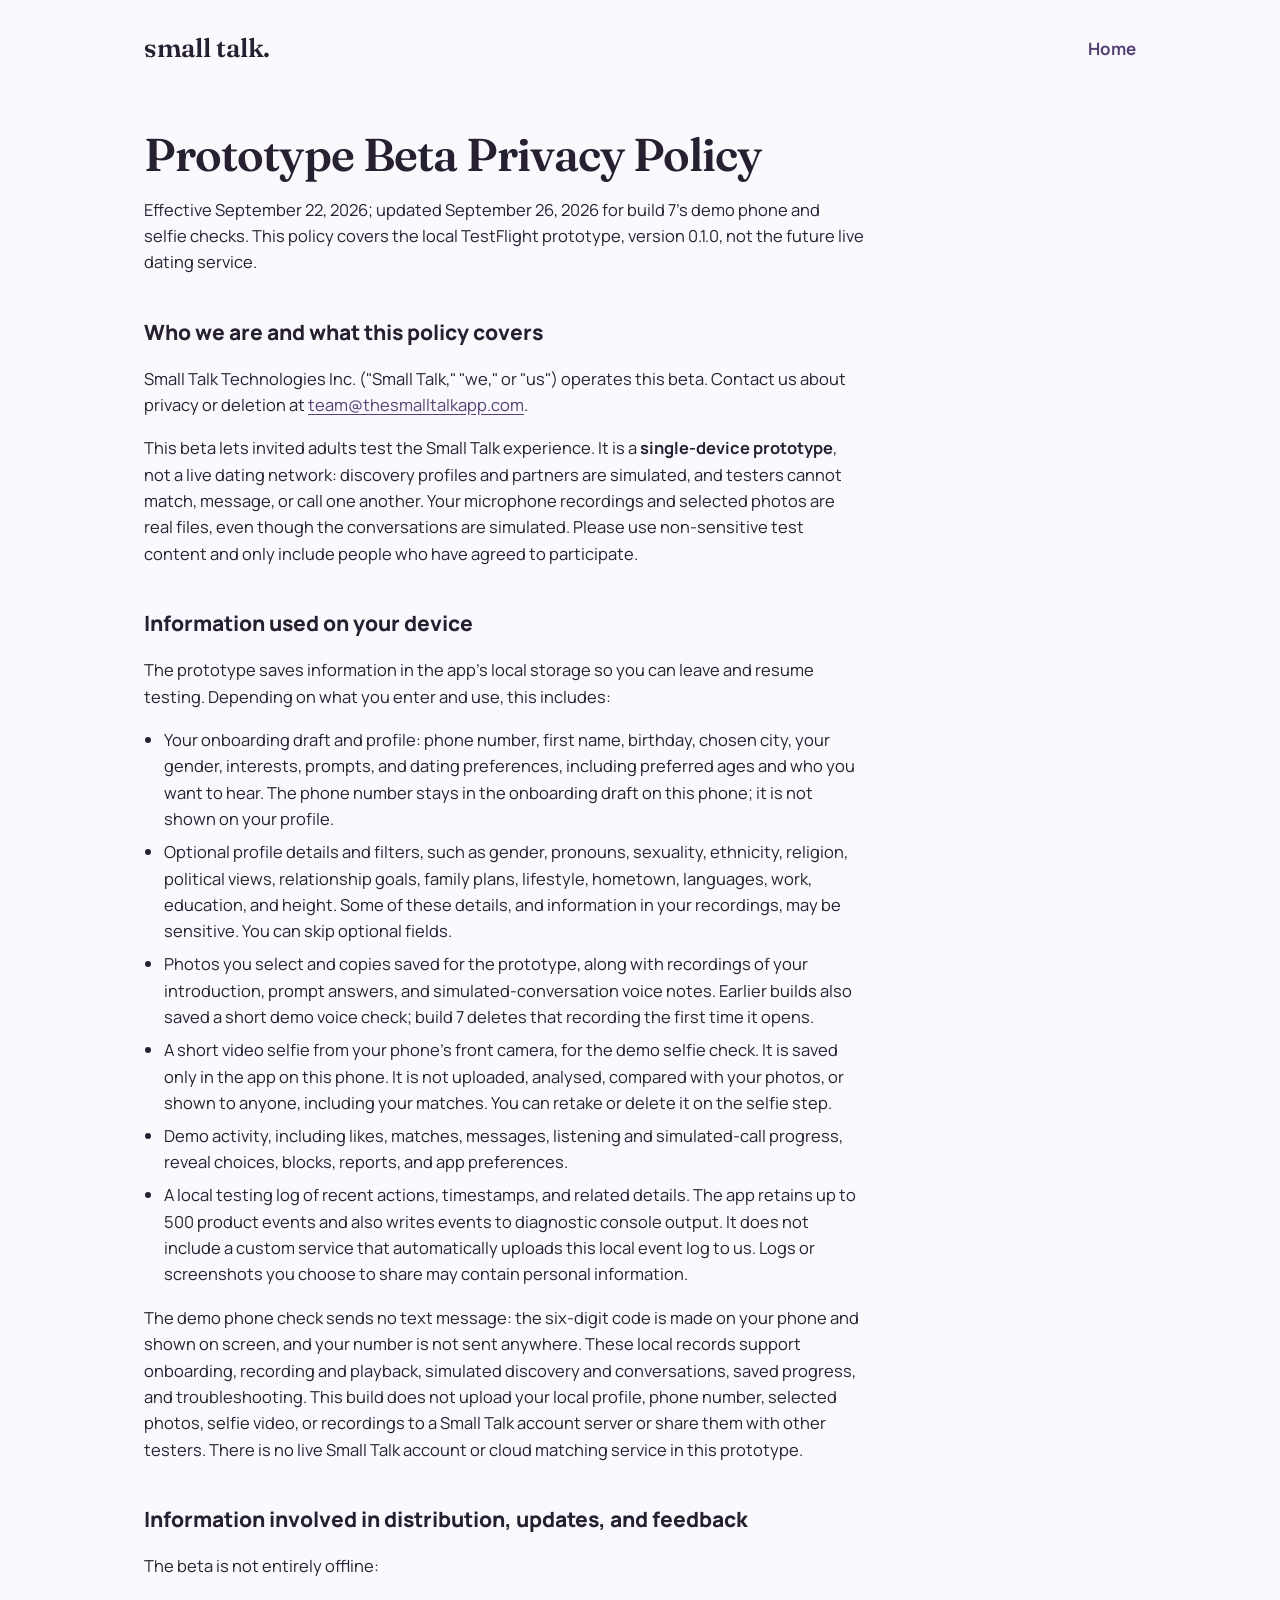
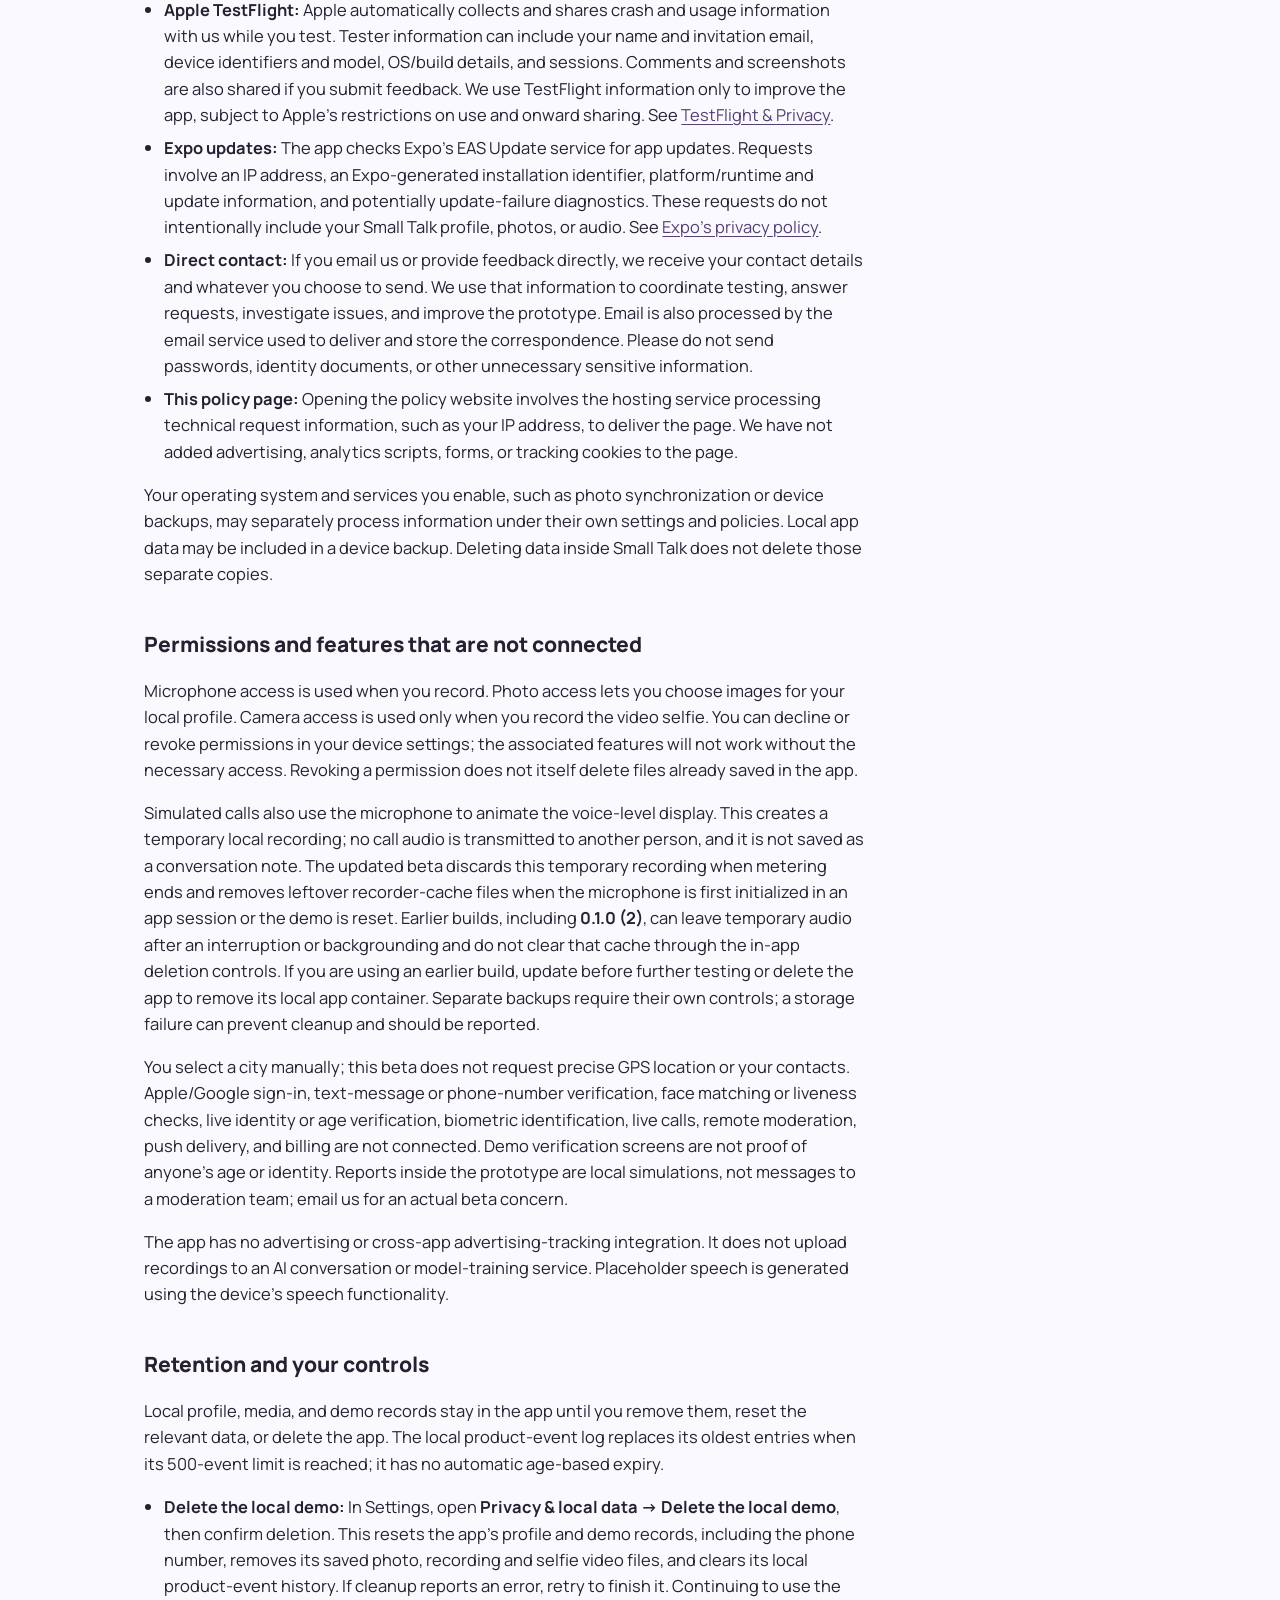
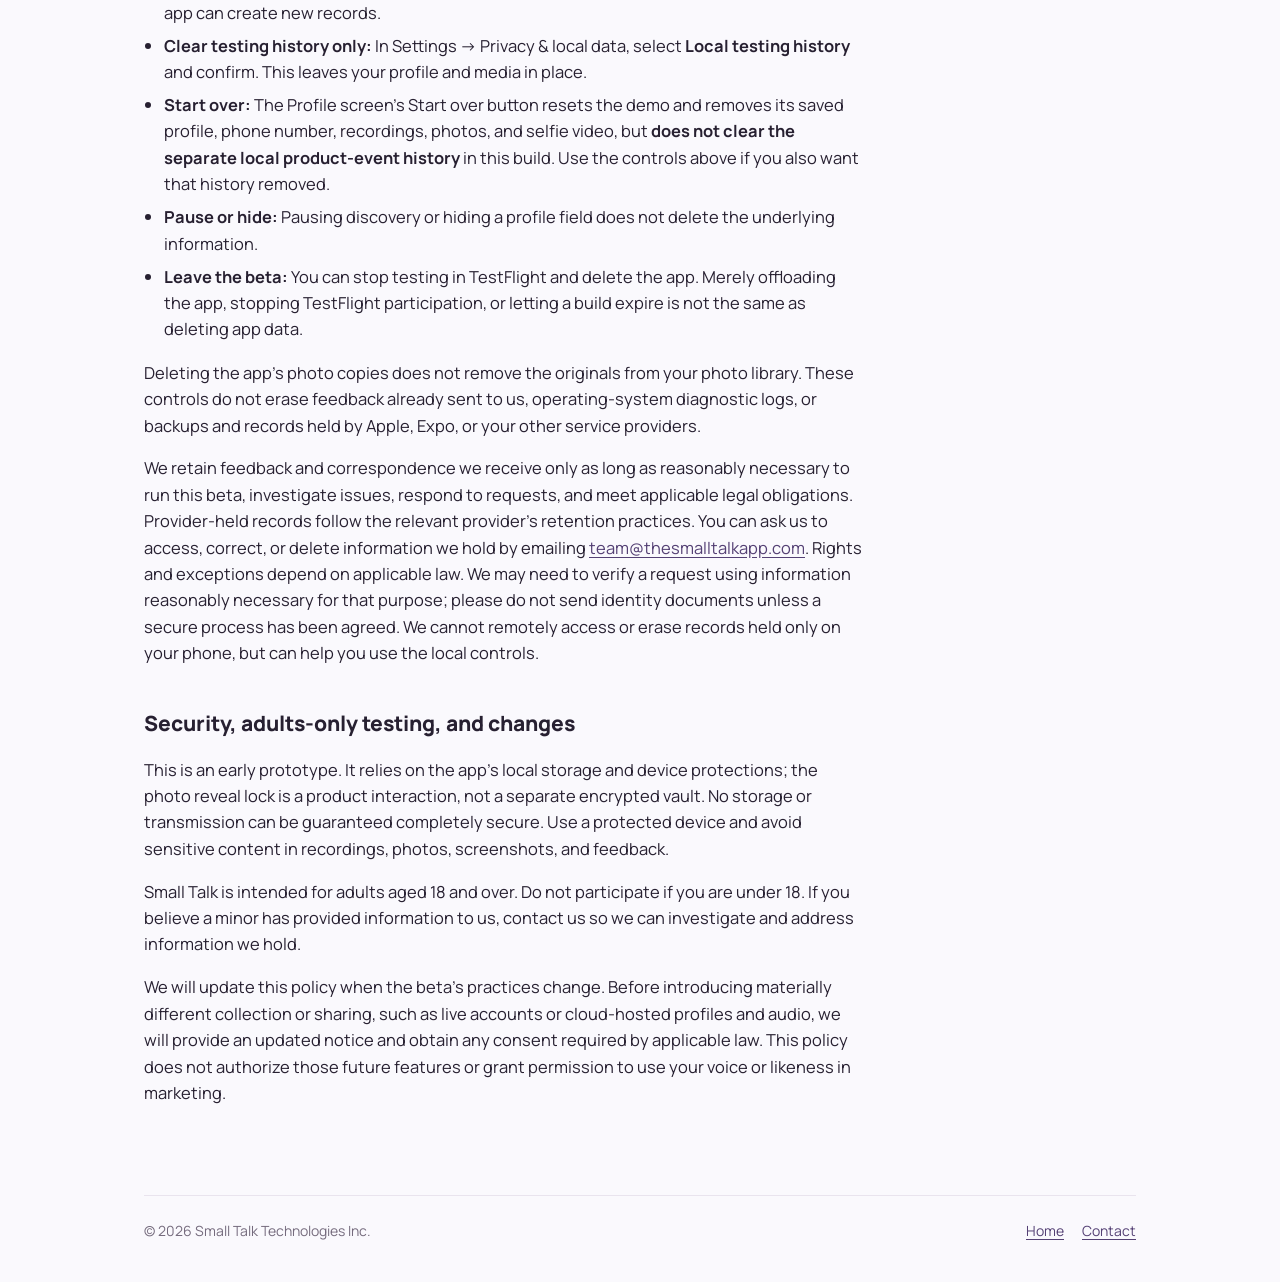
==== privacy.html @ e3248222 "Coming-soon site and beta privacy policy" ====
<!doctype html>
<html lang="en">
<head>
<meta charset="utf-8">
<meta name="viewport" content="width=device-width, initial-scale=1, viewport-fit=cover">
<title>Privacy · Small Talk</title>
<meta name="description" content="Privacy policy for the Small Talk prototype beta, from Small Talk Technologies Inc.">
<link rel="icon" href="favicon.svg" type="image/svg+xml">
<link rel="preconnect" href="https://fonts.googleapis.com">
<link rel="preconnect" href="https://fonts.gstatic.com" crossorigin>
<link rel="stylesheet" href="https://fonts.googleapis.com/css2?family=Fraunces:opsz,wght@9..144,600&family=Manrope:wght@400;600;700;800&display=swap">
<link rel="stylesheet" href="site.css">
</head>
<body>
<div class="wrap">
  <header class="site">
    <a class="wordmark" href="/">small talk.</a>
    <a class="back" href="/">Home</a>
  </header>
  <main class="doc">
    <h1>Prototype Beta Privacy Policy</h1>
<p>Effective September 22, 2026; updated September 26, 2026 for build 7's demo phone and selfie checks. This policy covers the local TestFlight prototype, version 0.1.0, not the future live dating service.</p>
<h2>Who we are and what this policy covers</h2>
<p>Small Talk Technologies Inc. ("Small Talk," "we," or "us") operates this beta. Contact us about privacy or deletion at <a href="mailto:team@thesmalltalkapp.com">team@thesmalltalkapp.com</a>.</p>
<p>This beta lets invited adults test the Small Talk experience. It is a <b>single-device prototype</b>, not a live dating network: discovery profiles and partners are simulated, and testers cannot match, message, or call one another. Your microphone recordings and selected photos are real files, even though the conversations are simulated. Please use non-sensitive test content and only include people who have agreed to participate.</p>
<h2>Information used on your device</h2>
<p>The prototype saves information in the app's local storage so you can leave and resume testing. Depending on what you enter and use, this includes:</p>
<ul><li>Your onboarding draft and profile: phone number, first name, birthday, chosen city, your gender, interests, prompts, and dating preferences, including preferred ages and who you want to hear. The phone number stays in the onboarding draft on this phone; it is not shown on your profile.</li><li>Optional profile details and filters, such as gender, pronouns, sexuality, ethnicity, religion, political views, relationship goals, family plans, lifestyle, hometown, languages, work, education, and height. Some of these details, and information in your recordings, may be sensitive. You can skip optional fields.</li><li>Photos you select and copies saved for the prototype, along with recordings of your introduction, prompt answers, and simulated-conversation voice notes. Earlier builds also saved a short demo voice check; build 7 deletes that recording the first time it opens.</li><li>A short video selfie from your phone's front camera, for the demo selfie check. It is saved only in the app on this phone. It is not uploaded, analysed, compared with your photos, or shown to anyone, including your matches. You can retake or delete it on the selfie step.</li><li>Demo activity, including likes, matches, messages, listening and simulated-call progress, reveal choices, blocks, reports, and app preferences.</li><li>A local testing log of recent actions, timestamps, and related details. The app retains up to 500 product events and also writes events to diagnostic console output. It does not include a custom service that automatically uploads this local event log to us. Logs or screenshots you choose to share may contain personal information.</li></ul>
<p>The demo phone check sends no text message: the six-digit code is made on your phone and shown on screen, and your number is not sent anywhere. These local records support onboarding, recording and playback, simulated discovery and conversations, saved progress, and troubleshooting. This build does not upload your local profile, phone number, selected photos, selfie video, or recordings to a Small Talk account server or share them with other testers. There is no live Small Talk account or cloud matching service in this prototype.</p>
<h2>Information involved in distribution, updates, and feedback</h2>
<p>The beta is not entirely offline:</p>
<ul><li><b>Apple TestFlight:</b> Apple automatically collects and shares crash and usage information with us while you test. Tester information can include your name and invitation email, device identifiers and model, OS/build details, and sessions. Comments and screenshots are also shared if you submit feedback. We use TestFlight information only to improve the app, subject to Apple's restrictions on use and onward sharing. See <a href="https://www.apple.com/legal/privacy/data/en/test-flight/">TestFlight &amp; Privacy</a>.</li><li><b>Expo updates:</b> The app checks Expo's EAS Update service for app updates. Requests involve an IP address, an Expo-generated installation identifier, platform/runtime and update information, and potentially update-failure diagnostics. These requests do not intentionally include your Small Talk profile, photos, or audio. See <a href="https://expo.dev/privacy">Expo's privacy policy</a>.</li><li><b>Direct contact:</b> If you email us or provide feedback directly, we receive your contact details and whatever you choose to send. We use that information to coordinate testing, answer requests, investigate issues, and improve the prototype. Email is also processed by the email service used to deliver and store the correspondence. Please do not send passwords, identity documents, or other unnecessary sensitive information.</li><li><b>This policy page:</b> Opening the policy website involves the hosting service processing technical request information, such as your IP address, to deliver the page. We have not added advertising, analytics scripts, forms, or tracking cookies to the page.</li></ul>
<p>Your operating system and services you enable, such as photo synchronization or device backups, may separately process information under their own settings and policies. Local app data may be included in a device backup. Deleting data inside Small Talk does not delete those separate copies.</p>
<h2>Permissions and features that are not connected</h2>
<p>Microphone access is used when you record. Photo access lets you choose images for your local profile. Camera access is used only when you record the video selfie. You can decline or revoke permissions in your device settings; the associated features will not work without the necessary access. Revoking a permission does not itself delete files already saved in the app.</p>
<p>Simulated calls also use the microphone to animate the voice-level display. This creates a temporary local recording; no call audio is transmitted to another person, and it is not saved as a conversation note. The updated beta discards this temporary recording when metering ends and removes leftover recorder-cache files when the microphone is first initialized in an app session or the demo is reset. Earlier builds, including <b>0.1.0 (2)</b>, can leave temporary audio after an interruption or backgrounding and do not clear that cache through the in-app deletion controls. If you are using an earlier build, update before further testing or delete the app to remove its local app container. Separate backups require their own controls; a storage failure can prevent cleanup and should be reported.</p>
<p>You select a city manually; this beta does not request precise GPS location or your contacts. Apple/Google sign-in, text-message or phone-number verification, face matching or liveness checks, live identity or age verification, biometric identification, live calls, remote moderation, push delivery, and billing are not connected. Demo verification screens are not proof of anyone's age or identity. Reports inside the prototype are local simulations, not messages to a moderation team; email us for an actual beta concern.</p>
<p>The app has no advertising or cross-app advertising-tracking integration. It does not upload recordings to an AI conversation or model-training service. Placeholder speech is generated using the device's speech functionality.</p>
<h2>Retention and your controls</h2>
<p>Local profile, media, and demo records stay in the app until you remove them, reset the relevant data, or delete the app. The local product-event log replaces its oldest entries when its 500-event limit is reached; it has no automatic age-based expiry.</p>
<ul><li><b>Delete the local demo:</b> In Settings, open <b>Privacy &amp; local data → Delete the local demo</b>, then confirm deletion. This resets the app's profile and demo records, including the phone number, removes its saved photo, recording and selfie video files, and clears its local product-event history. If cleanup reports an error, retry to finish it. Continuing to use the app can create new records.</li><li><b>Clear testing history only:</b> In Settings → Privacy &amp; local data, select <b>Local testing history</b> and confirm. This leaves your profile and media in place.</li><li><b>Start over:</b> The Profile screen's Start over button resets the demo and removes its saved profile, phone number, recordings, photos, and selfie video, but <b>does not clear the separate local product-event history</b> in this build. Use the controls above if you also want that history removed.</li><li><b>Pause or hide:</b> Pausing discovery or hiding a profile field does not delete the underlying information.</li><li><b>Leave the beta:</b> You can stop testing in TestFlight and delete the app. Merely offloading the app, stopping TestFlight participation, or letting a build expire is not the same as deleting app data.</li></ul>
<p>Deleting the app's photo copies does not remove the originals from your photo library. These controls do not erase feedback already sent to us, operating-system diagnostic logs, or backups and records held by Apple, Expo, or your other service providers.</p>
<p>We retain feedback and correspondence we receive only as long as reasonably necessary to run this beta, investigate issues, respond to requests, and meet applicable legal obligations. Provider-held records follow the relevant provider's retention practices. You can ask us to access, correct, or delete information we hold by emailing <a href="mailto:team@thesmalltalkapp.com">team@thesmalltalkapp.com</a>. Rights and exceptions depend on applicable law. We may need to verify a request using information reasonably necessary for that purpose; please do not send identity documents unless a secure process has been agreed. We cannot remotely access or erase records held only on your phone, but can help you use the local controls.</p>
<h2>Security, adults-only testing, and changes</h2>
<p>This is an early prototype. It relies on the app's local storage and device protections; the photo reveal lock is a product interaction, not a separate encrypted vault. No storage or transmission can be guaranteed completely secure. Use a protected device and avoid sensitive content in recordings, photos, screenshots, and feedback.</p>
<p>Small Talk is intended for adults aged 18 and over. Do not participate if you are under 18. If you believe a minor has provided information to us, contact us so we can investigate and address information we hold.</p>
<p>We will update this policy when the beta's practices change. Before introducing materially different collection or sharing, such as live accounts or cloud-hosted profiles and audio, we will provide an updated notice and obtain any consent required by applicable law. This policy does not authorize those future features or grant permission to use your voice or likeness in marketing.</p>
  </main>
  <footer class="site">
    <span>© 2026 Small Talk Technologies Inc.</span>
    <nav aria-label="Footer"><a href="/">Home</a><a href="mailto:team@thesmalltalkapp.com">Contact</a></nav>
  </footer>
</div>
</body>
</html>
---- site.css ----
:root{
  color-scheme:light;
  --bg:#FAF9FD; --surface:#FFFFFF; --text:#272031; --muted:#756B7D; --border:#E9E4EE;
  --voice:#FFBD69; --on-voice:#2B1F18; --voice-ink:#A85117; --voice-surface:#FFF0DB;
  --own-surface:#EDE5FF; --own-ink:#544074; --liked-ink:#B53660;
  --display:"Fraunces", Georgia, "Times New Roman", serif;
  --body:"Manrope", ui-sans-serif, system-ui, -apple-system, "Segoe UI", sans-serif;
}
@media (prefers-color-scheme: dark){
  :root{
    color-scheme:dark;
    --bg:#1D1924; --surface:#2C2535; --text:#FCF8FF; --muted:#C4BACD; --border:#403749;
    --voice-ink:#FFBD69; --voice-surface:#3B2C26; --own-surface:#44335B; --own-ink:#E6D8FF; --liked-ink:#FFA4C3;
  }
}
*{box-sizing:border-box}
html{-webkit-text-size-adjust:100%}
body{margin:0;background:var(--bg);color:var(--text);font-family:var(--body);font-size:17px;line-height:1.6;-webkit-font-smoothing:antialiased}
a{color:var(--own-ink);text-underline-offset:3px}
a:focus-visible{outline:2px solid var(--own-ink);outline-offset:3px;border-radius:6px}
.wrap{max-width:1040px;margin:0 auto;padding-inline:24px}
header.site{display:flex;align-items:center;justify-content:space-between;gap:16px;padding-block:28px}
.wordmark{font-family:var(--display);font-weight:600;font-size:26px;letter-spacing:-.01em;color:var(--text);text-decoration:none}
.pill{font-size:13px;font-weight:700;padding:6px 12px;border-radius:999px;background:var(--own-surface);color:var(--own-ink);white-space:nowrap}

/* Home */
.hero{display:grid;gap:28px;padding-block:48px 72px}
@media (min-width:880px){ .hero{grid-template-columns:minmax(0,1.15fr) minmax(0,.85fr);align-items:center;gap:56px;padding-block:72px 96px} }
.hero h1{font-family:var(--display);font-weight:600;font-size:clamp(40px,6.4vw,72px);line-height:1.02;letter-spacing:-.025em;margin:0;text-wrap:balance}
.hero p.lede{font-size:clamp(18px,2.1vw,21px);max-width:34ch;margin:0;color:var(--text)}
.soon{display:flex;flex-wrap:wrap;align-items:center;gap:10px 16px;font-size:15px;color:var(--muted)}
.soon b{color:var(--voice-ink);font-weight:800}
.note{background:var(--voice-surface);border-radius:28px;padding:28px 26px;display:grid;gap:18px}
.note-top{display:flex;justify-content:space-between;align-items:baseline;font-weight:700;font-size:15px}
.note-top span{color:var(--muted);font-weight:600;font-variant-numeric:tabular-nums}
.bars{display:flex;align-items:center;gap:4px;height:84px}
.bars i{flex:1;min-width:3px;border-radius:3px;background:var(--voice-ink);opacity:.9}
.note-foot{display:flex;align-items:center;gap:12px;font-weight:700;font-size:15px}
.play{display:inline-grid;place-items:center;width:44px;height:44px;border-radius:999px;background:var(--voice);color:var(--on-voice)}
.lock{font-size:14px;color:var(--muted);font-weight:600}
@media (prefers-reduced-motion:no-preference){
  .bars i{animation:breathe 2.4s ease-in-out infinite;transform-origin:center}
  .bars i:nth-child(3n){animation-delay:-.6s}.bars i:nth-child(3n+1){animation-delay:-1.3s}
  @keyframes breathe{0%,100%{transform:scaleY(1)}50%{transform:scaleY(.72)}}
}
.steps{display:grid;gap:14px;padding-block:8px 72px}
@media (min-width:760px){ .steps{grid-template-columns:repeat(3,minmax(0,1fr))} }
.step{background:var(--surface);border:1px solid var(--border);border-radius:22px;padding:22px}
.step h2{font-size:19px;font-weight:800;margin:6px 0 6px}
.step p{margin:0;color:var(--muted);font-size:16px}
.step .n{font-weight:800;color:var(--voice-ink);font-size:14px;font-variant-numeric:tabular-nums}
.contact{border-top:1px solid var(--border);padding-block:40px 24px;display:grid;gap:8px}
.contact h2{font-size:22px;font-weight:800;margin:0}
.contact p{margin:0;color:var(--muted)}
.contact a{font-weight:700}
footer.site{border-top:1px solid var(--border);padding-block:24px 40px;display:flex;flex-wrap:wrap;gap:8px 20px;justify-content:space-between;color:var(--muted);font-size:14px}
footer.site nav{display:flex;gap:18px}

/* Privacy */
.doc{max-width:72ch;padding-block:24px 72px}
.doc h1{font-family:var(--display);font-weight:600;font-size:clamp(32px,5vw,46px);line-height:1.1;letter-spacing:-.02em;margin:8px 0 12px;text-wrap:balance}
.doc h2{font-size:21px;font-weight:800;margin:40px 0 10px;text-wrap:balance}
.doc p,.doc li{font-size:16.5px}
.doc ul{padding-left:1.2em}
.doc li+li{margin-top:.4em}
.doc .meta{color:var(--muted)}
.back{font-weight:700;text-decoration:none}
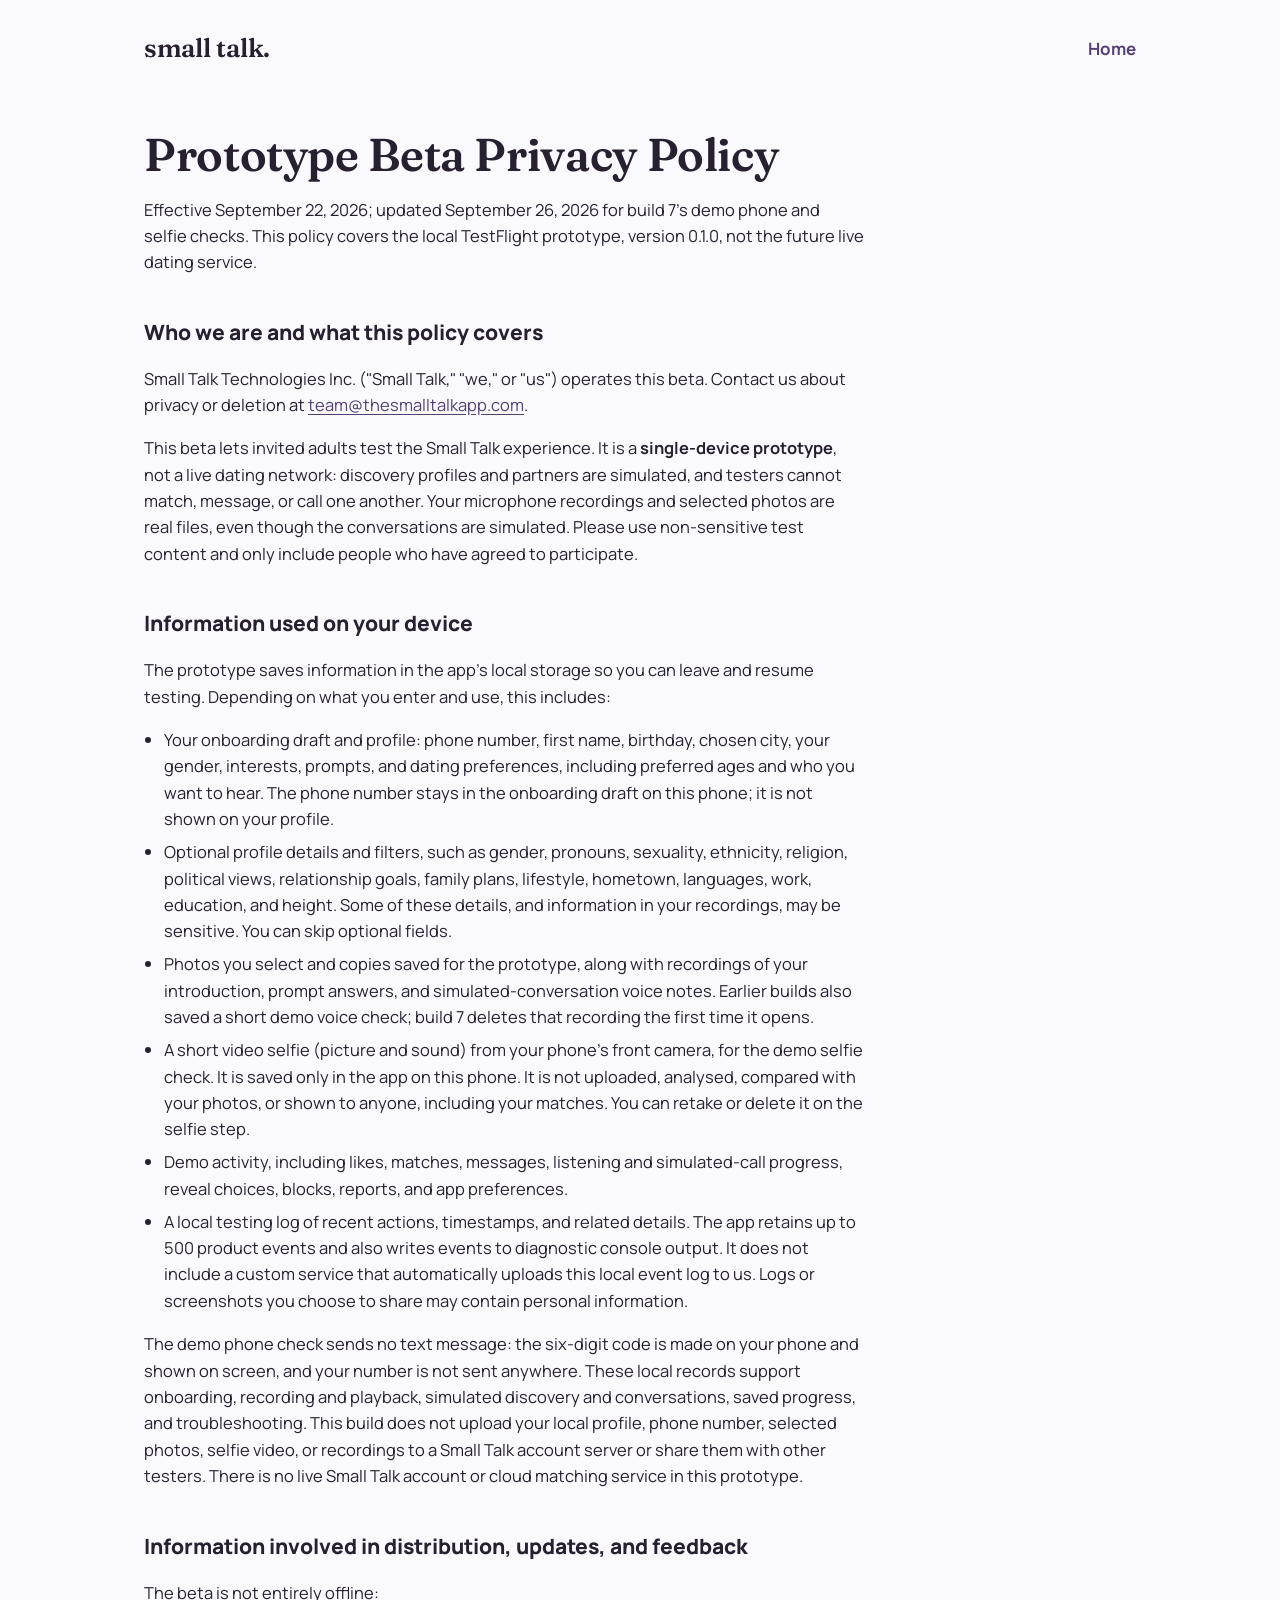
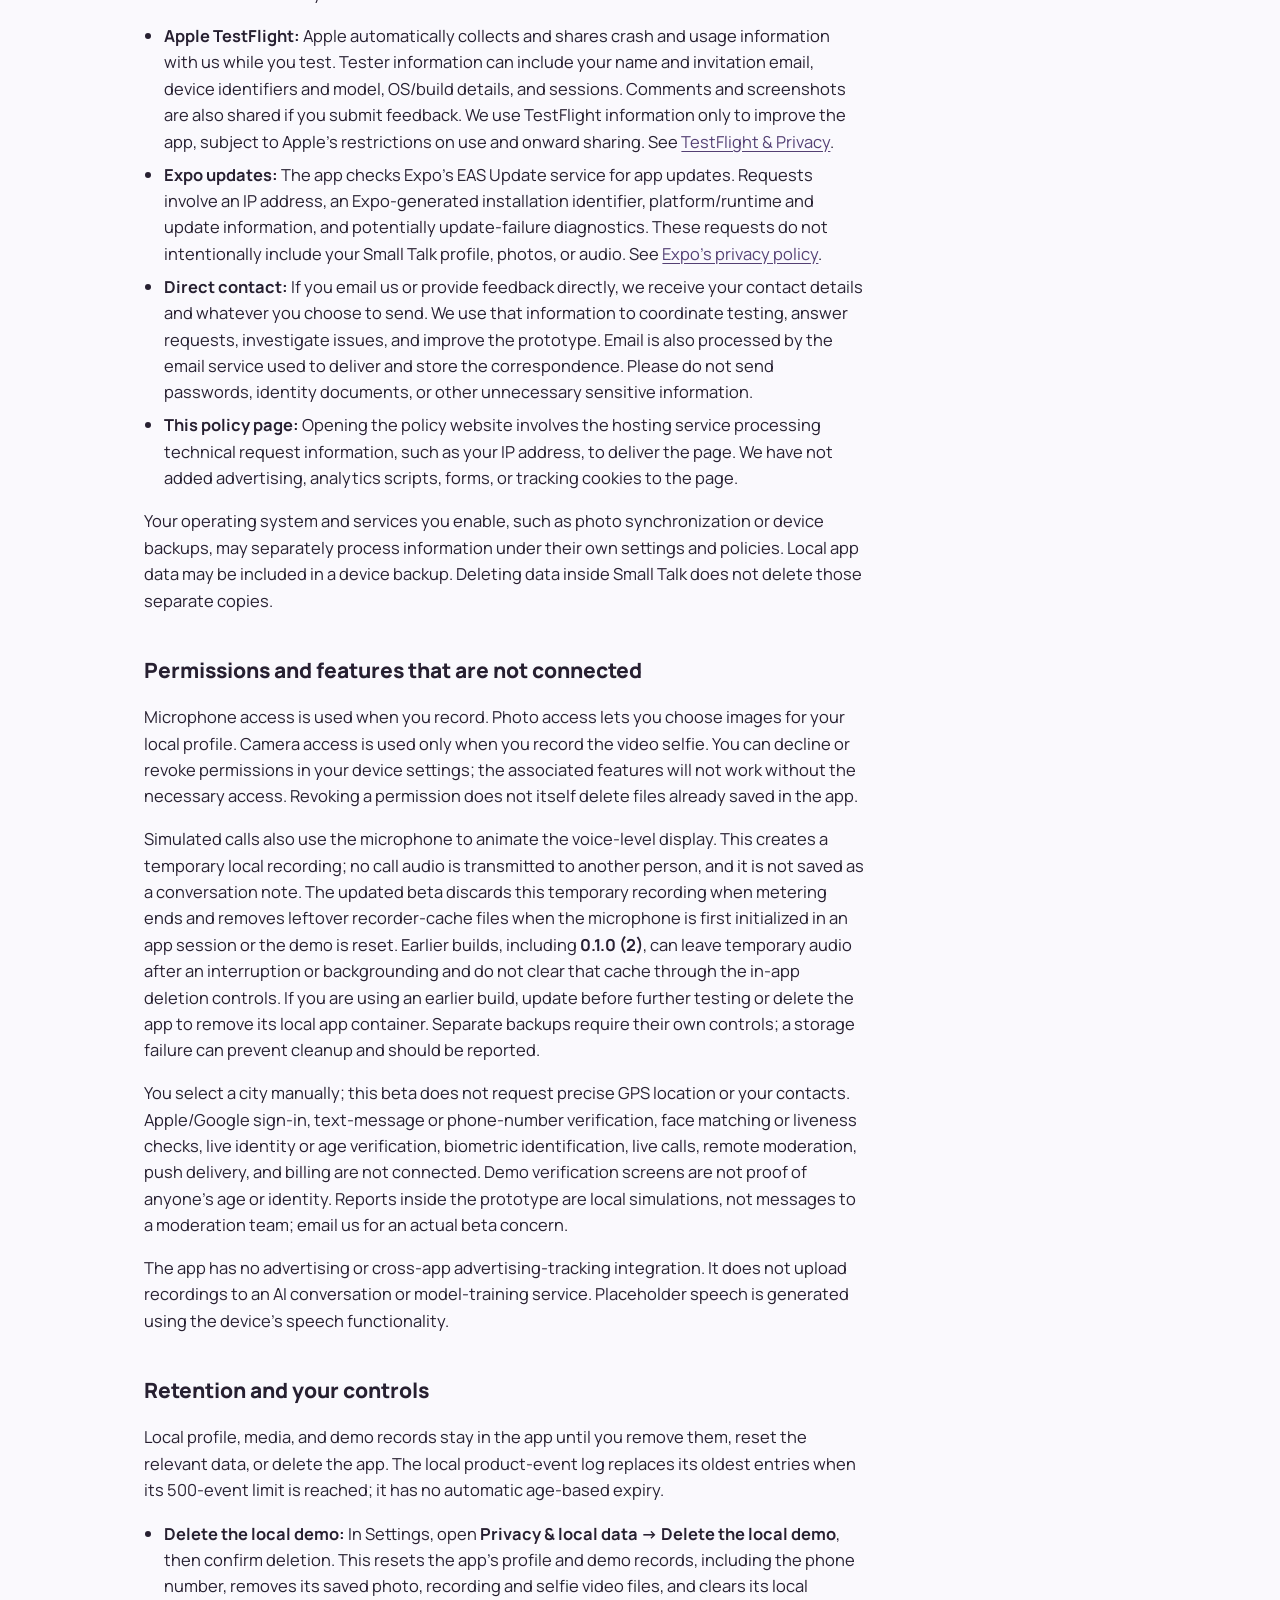
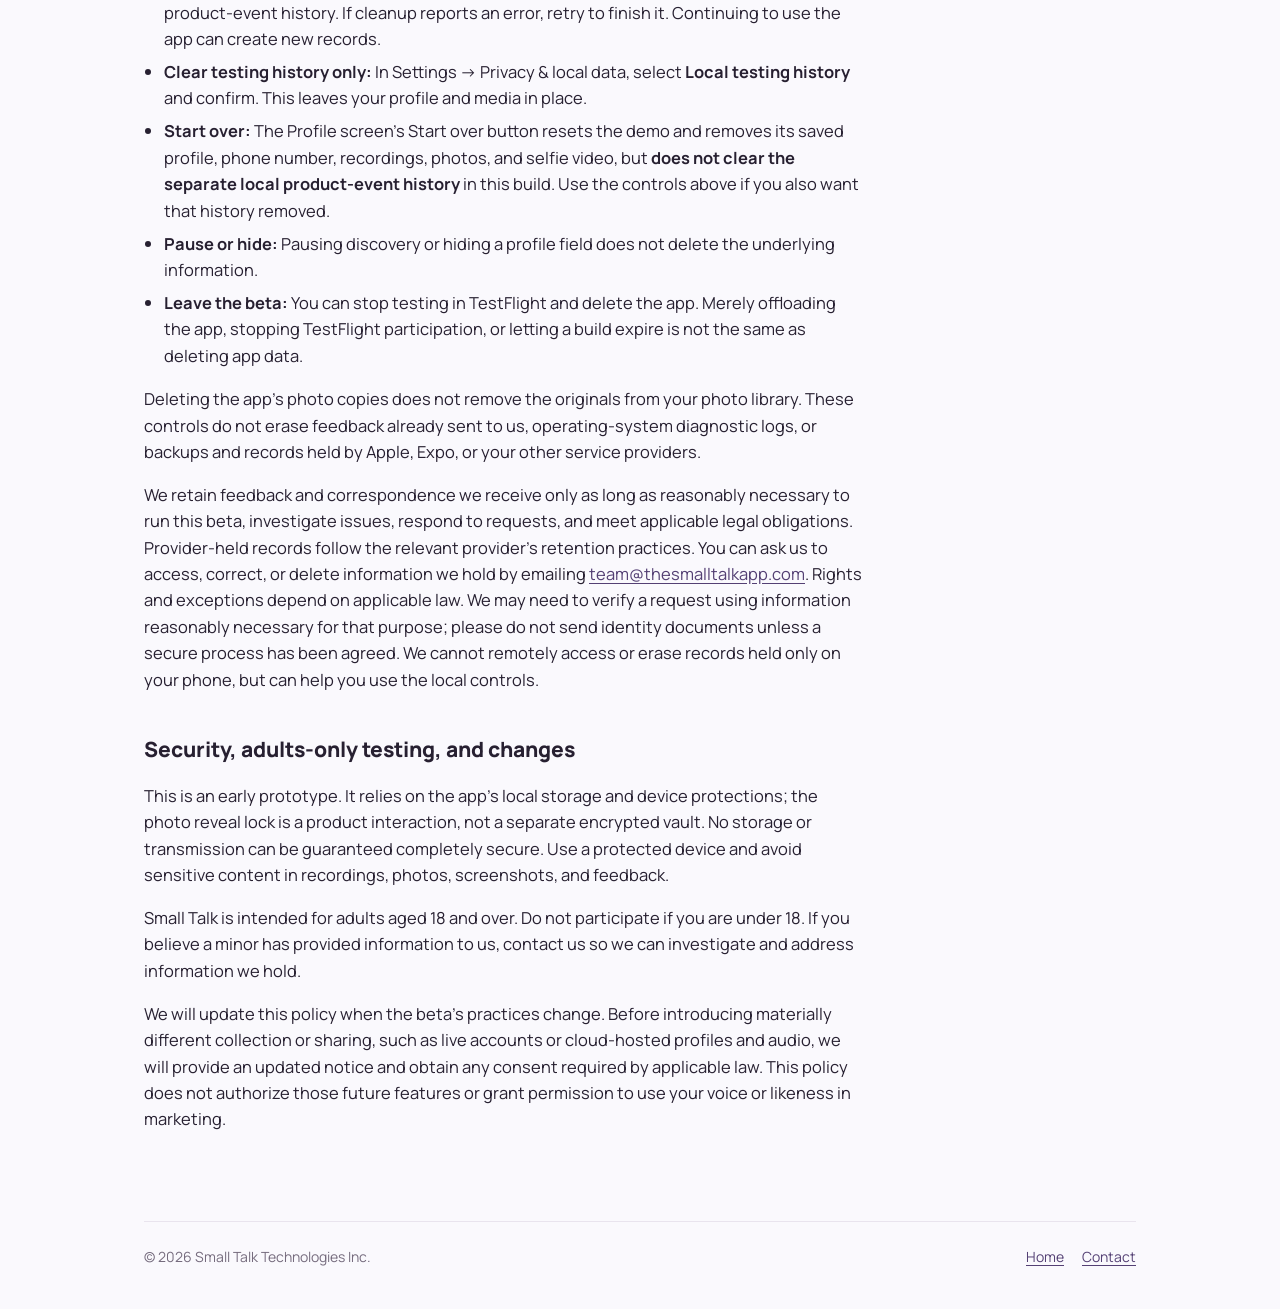
==== commit 2afedf6c: "Calmer headline: no wonky Fraunces forms, looser tracking" ====
--- a/privacy.html
+++ b/privacy.html
@@ -8,7 +8,7 @@
 <link rel="icon" href="favicon.svg" type="image/svg+xml">
 <link rel="preconnect" href="https://fonts.googleapis.com">
 <link rel="preconnect" href="https://fonts.gstatic.com" crossorigin>
-<link rel="stylesheet" href="https://fonts.googleapis.com/css2?family=Fraunces:opsz,wght@9..144,600&family=Manrope:wght@400;600;700;800&display=swap">
+<link rel="stylesheet" href="https://fonts.googleapis.com/css2?family=Fraunces:opsz,wght,SOFT,WONK@9..144,600,0..100,0..1&family=Manrope:wght@400;600;700;800&display=swap">
 <link rel="stylesheet" href="site.css">
 </head>
 <body>
@@ -25,7 +25,7 @@
 <p>This beta lets invited adults test the Small Talk experience. It is a <b>single-device prototype</b>, not a live dating network: discovery profiles and partners are simulated, and testers cannot match, message, or call one another. Your microphone recordings and selected photos are real files, even though the conversations are simulated. Please use non-sensitive test content and only include people who have agreed to participate.</p>
 <h2>Information used on your device</h2>
 <p>The prototype saves information in the app's local storage so you can leave and resume testing. Depending on what you enter and use, this includes:</p>
-<ul><li>Your onboarding draft and profile: phone number, first name, birthday, chosen city, your gender, interests, prompts, and dating preferences, including preferred ages and who you want to hear. The phone number stays in the onboarding draft on this phone; it is not shown on your profile.</li><li>Optional profile details and filters, such as gender, pronouns, sexuality, ethnicity, religion, political views, relationship goals, family plans, lifestyle, hometown, languages, work, education, and height. Some of these details, and information in your recordings, may be sensitive. You can skip optional fields.</li><li>Photos you select and copies saved for the prototype, along with recordings of your introduction, prompt answers, and simulated-conversation voice notes. Earlier builds also saved a short demo voice check; build 7 deletes that recording the first time it opens.</li><li>A short video selfie from your phone's front camera, for the demo selfie check. It is saved only in the app on this phone. It is not uploaded, analysed, compared with your photos, or shown to anyone, including your matches. You can retake or delete it on the selfie step.</li><li>Demo activity, including likes, matches, messages, listening and simulated-call progress, reveal choices, blocks, reports, and app preferences.</li><li>A local testing log of recent actions, timestamps, and related details. The app retains up to 500 product events and also writes events to diagnostic console output. It does not include a custom service that automatically uploads this local event log to us. Logs or screenshots you choose to share may contain personal information.</li></ul>
+<ul><li>Your onboarding draft and profile: phone number, first name, birthday, chosen city, your gender, interests, prompts, and dating preferences, including preferred ages and who you want to hear. The phone number stays in the onboarding draft on this phone; it is not shown on your profile.</li><li>Optional profile details and filters, such as gender, pronouns, sexuality, ethnicity, religion, political views, relationship goals, family plans, lifestyle, hometown, languages, work, education, and height. Some of these details, and information in your recordings, may be sensitive. You can skip optional fields.</li><li>Photos you select and copies saved for the prototype, along with recordings of your introduction, prompt answers, and simulated-conversation voice notes. Earlier builds also saved a short demo voice check; build 7 deletes that recording the first time it opens.</li><li>A short video selfie (picture and sound) from your phone's front camera, for the demo selfie check. It is saved only in the app on this phone. It is not uploaded, analysed, compared with your photos, or shown to anyone, including your matches. You can retake or delete it on the selfie step.</li><li>Demo activity, including likes, matches, messages, listening and simulated-call progress, reveal choices, blocks, reports, and app preferences.</li><li>A local testing log of recent actions, timestamps, and related details. The app retains up to 500 product events and also writes events to diagnostic console output. It does not include a custom service that automatically uploads this local event log to us. Logs or screenshots you choose to share may contain personal information.</li></ul>
 <p>The demo phone check sends no text message: the six-digit code is made on your phone and shown on screen, and your number is not sent anywhere. These local records support onboarding, recording and playback, simulated discovery and conversations, saved progress, and troubleshooting. This build does not upload your local profile, phone number, selected photos, selfie video, or recordings to a Small Talk account server or share them with other testers. There is no live Small Talk account or cloud matching service in this prototype.</p>
 <h2>Information involved in distribution, updates, and feedback</h2>
 <p>The beta is not entirely offline:</p>
--- a/site.css
+++ b/site.css
@@ -4,6 +4,7 @@
   --voice:#FFBD69; --on-voice:#2B1F18; --voice-ink:#A85117; --voice-surface:#FFF0DB;
   --own-surface:#EDE5FF; --own-ink:#544074; --liked-ink:#B53660;
   --display:"Fraunces", Georgia, "Times New Roman", serif;
+  --fraunces-axes:"WONK" 0, "SOFT" 30;
   --body:"Manrope", ui-sans-serif, system-ui, -apple-system, "Segoe UI", sans-serif;
 }
 @media (prefers-color-scheme: dark){
@@ -20,13 +21,13 @@
 a:focus-visible{outline:2px solid var(--own-ink);outline-offset:3px;border-radius:6px}
 .wrap{max-width:1040px;margin:0 auto;padding-inline:24px}
 header.site{display:flex;align-items:center;justify-content:space-between;gap:16px;padding-block:28px}
-.wordmark{font-family:var(--display);font-weight:600;font-size:26px;letter-spacing:-.01em;color:var(--text);text-decoration:none}
+.wordmark{font-family:var(--display);font-variation-settings:var(--fraunces-axes);font-weight:600;font-size:26px;letter-spacing:-.01em;color:var(--text);text-decoration:none}
 .pill{font-size:13px;font-weight:700;padding:6px 12px;border-radius:999px;background:var(--own-surface);color:var(--own-ink);white-space:nowrap}
 
 /* Home */
 .hero{display:grid;gap:28px;padding-block:48px 72px}
 @media (min-width:880px){ .hero{grid-template-columns:minmax(0,1.15fr) minmax(0,.85fr);align-items:center;gap:56px;padding-block:72px 96px} }
-.hero h1{font-family:var(--display);font-weight:600;font-size:clamp(40px,6.4vw,72px);line-height:1.02;letter-spacing:-.025em;margin:0;text-wrap:balance}
+.hero h1{font-family:var(--display);font-variation-settings:var(--fraunces-axes);font-weight:600;font-size:clamp(40px,6.4vw,72px);line-height:1.04;letter-spacing:-.01em;margin:0;text-wrap:balance}
 .hero p.lede{font-size:clamp(18px,2.1vw,21px);max-width:34ch;margin:0;color:var(--text)}
 .soon{display:flex;flex-wrap:wrap;align-items:center;gap:10px 16px;font-size:15px;color:var(--muted)}
 .soon b{color:var(--voice-ink);font-weight:800}
@@ -58,7 +59,7 @@
 
 /* Privacy */
 .doc{max-width:72ch;padding-block:24px 72px}
-.doc h1{font-family:var(--display);font-weight:600;font-size:clamp(32px,5vw,46px);line-height:1.1;letter-spacing:-.02em;margin:8px 0 12px;text-wrap:balance}
+.doc h1{font-family:var(--display);font-variation-settings:var(--fraunces-axes);font-weight:600;font-size:clamp(32px,5vw,46px);line-height:1.1;letter-spacing:-.008em;margin:8px 0 12px;text-wrap:balance}
 .doc h2{font-size:21px;font-weight:800;margin:40px 0 10px;text-wrap:balance}
 .doc p,.doc li{font-size:16.5px}
 .doc ul{padding-left:1.2em}
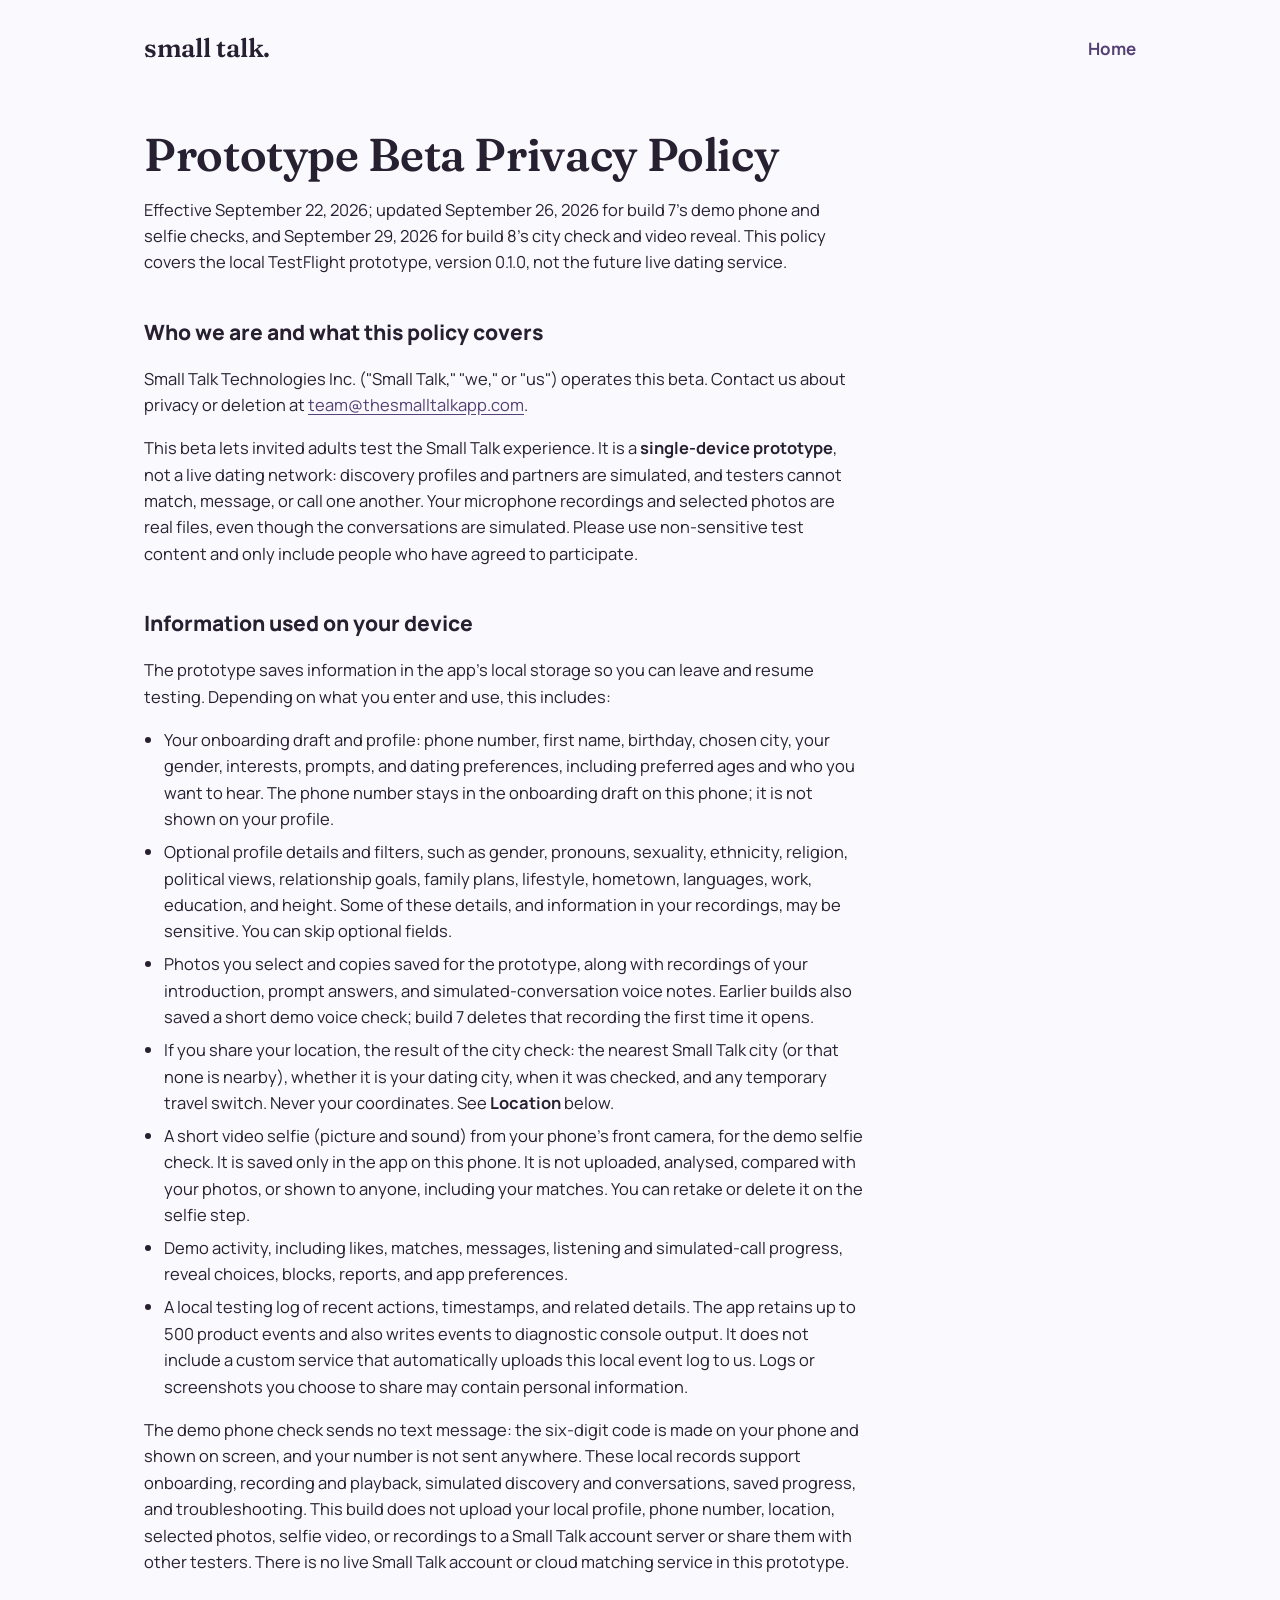
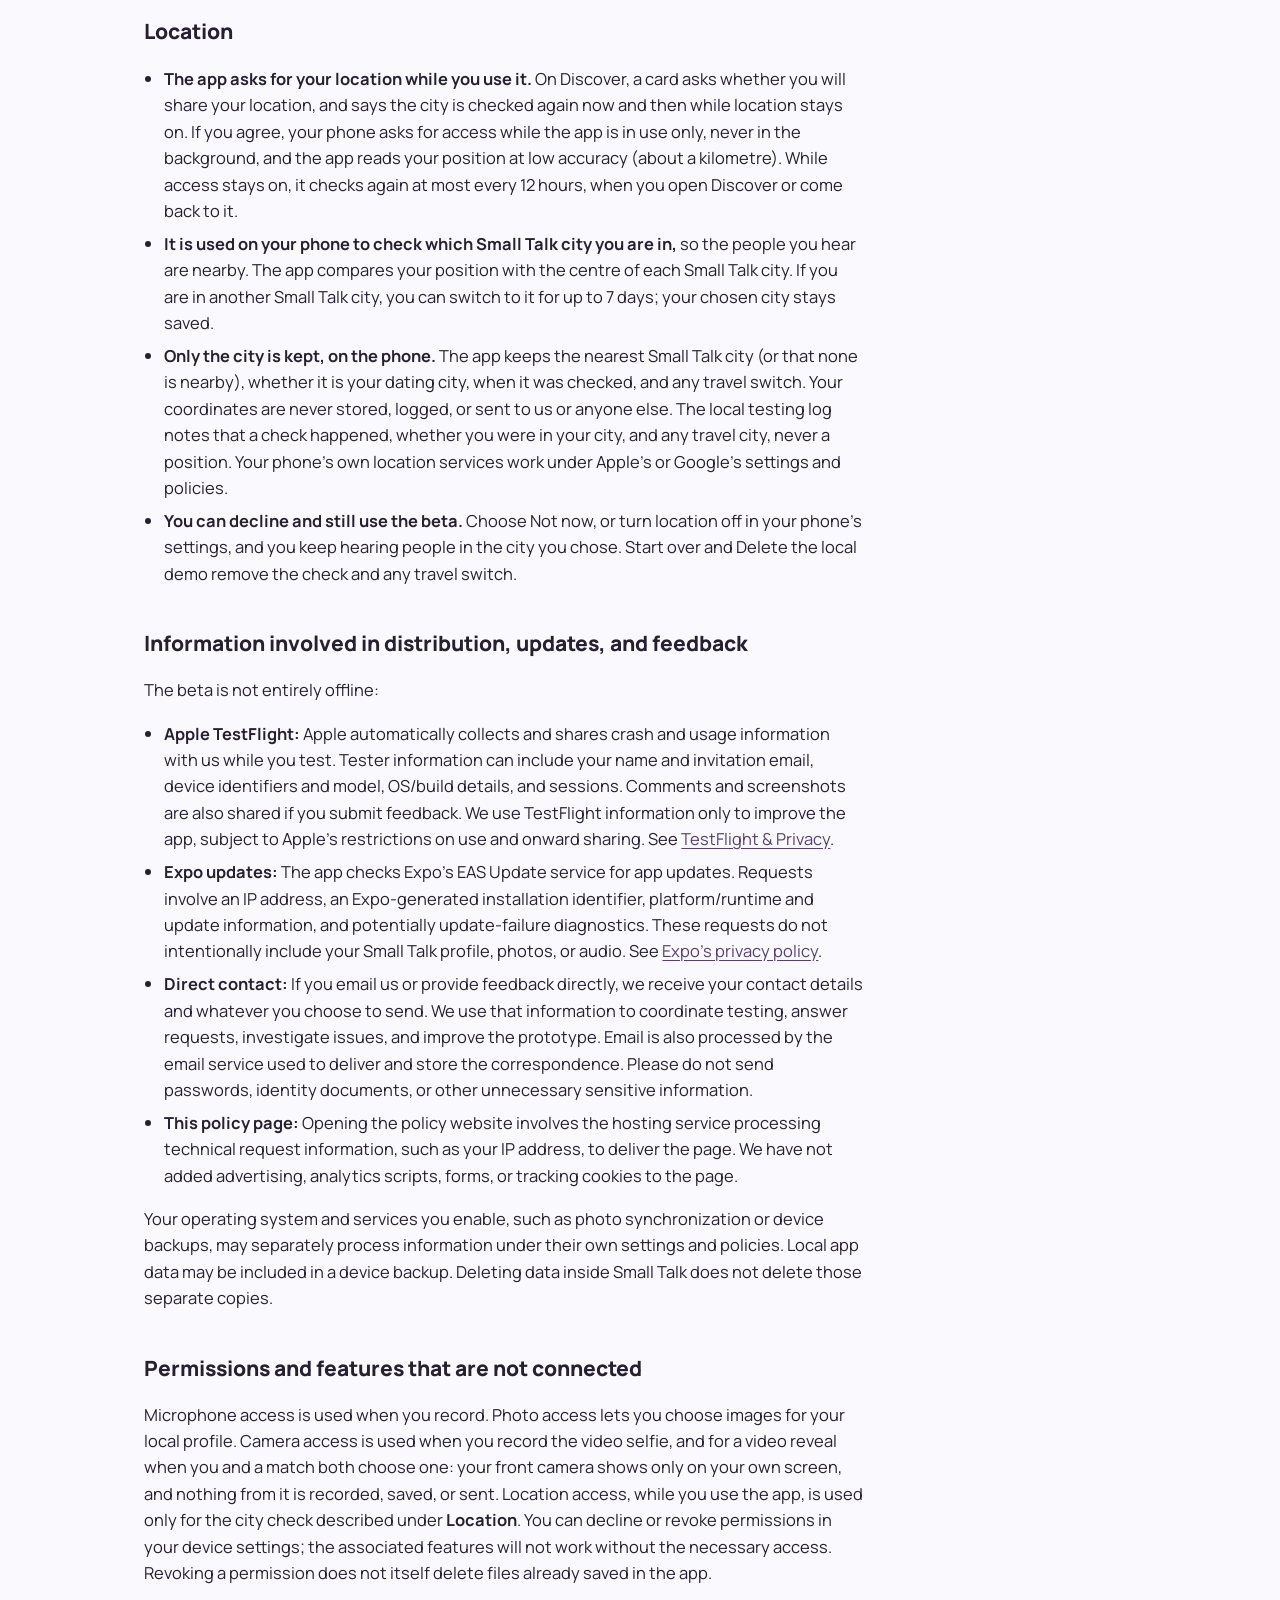
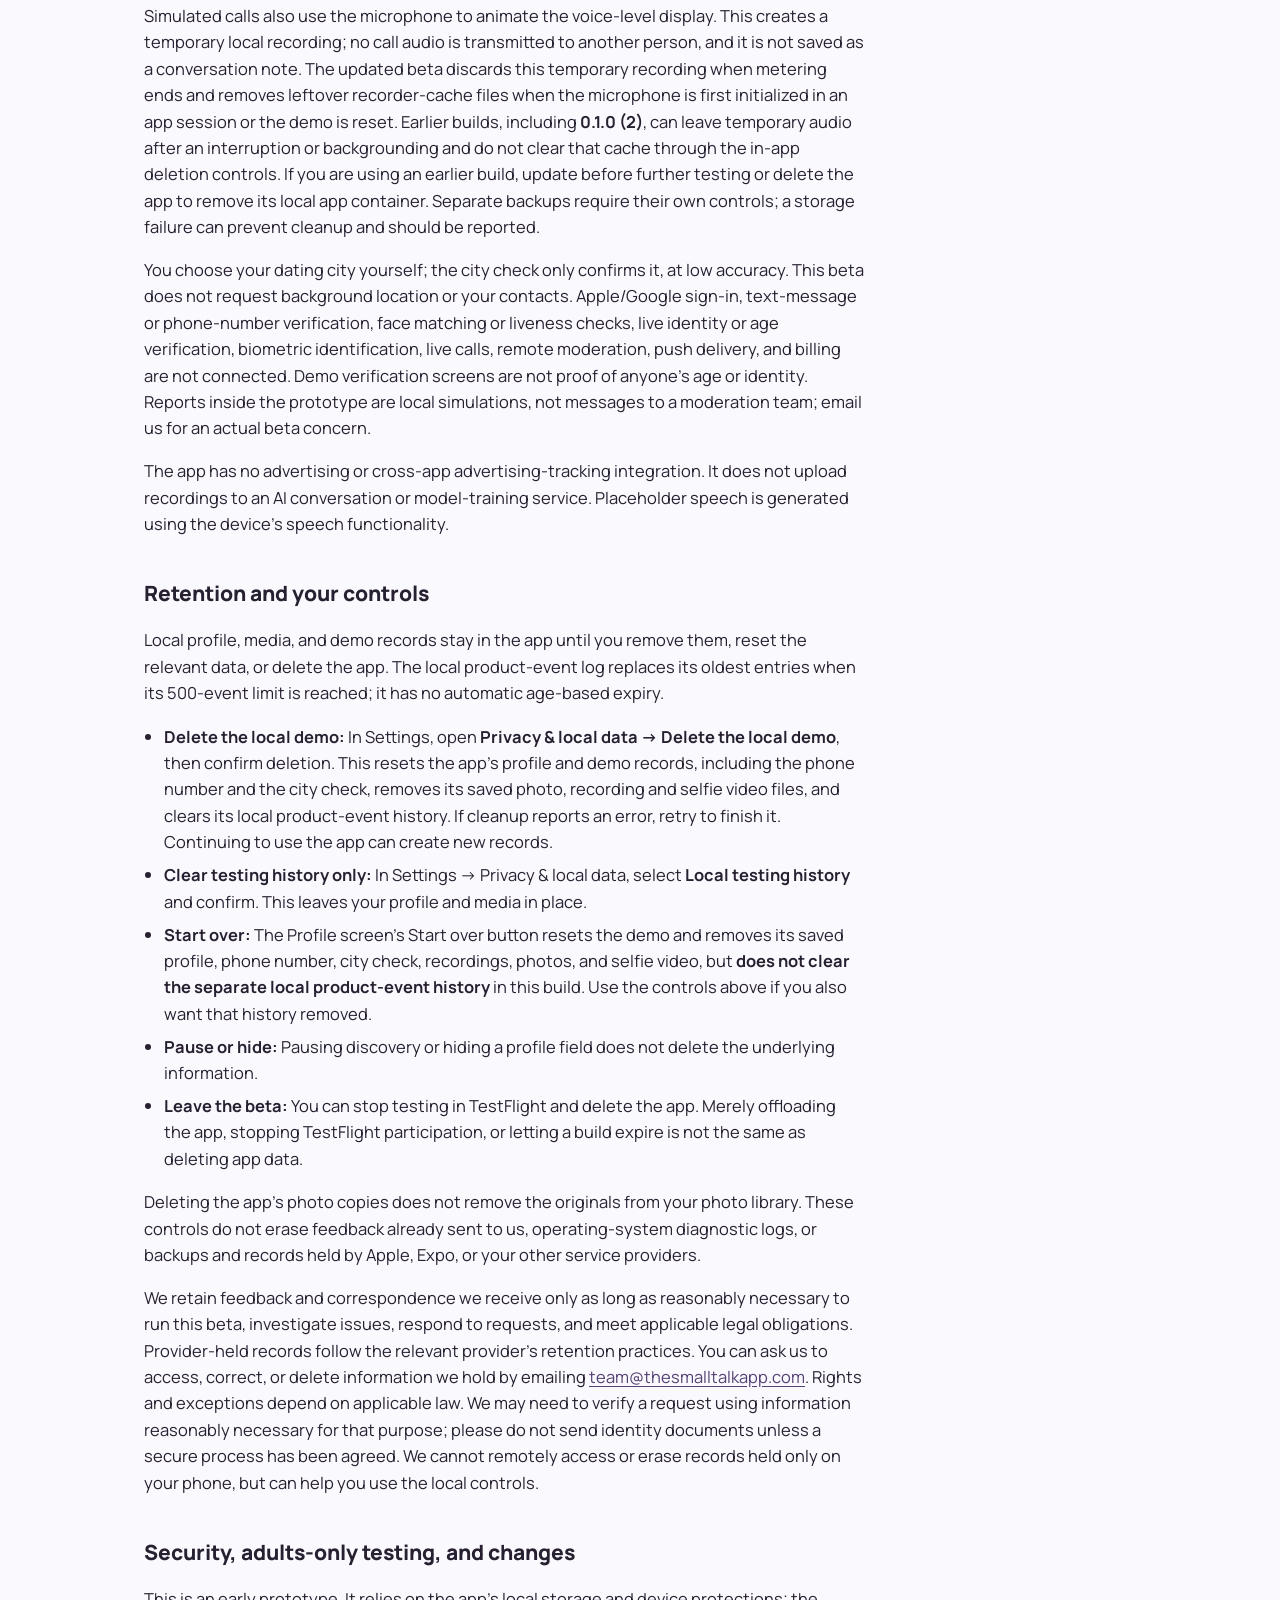
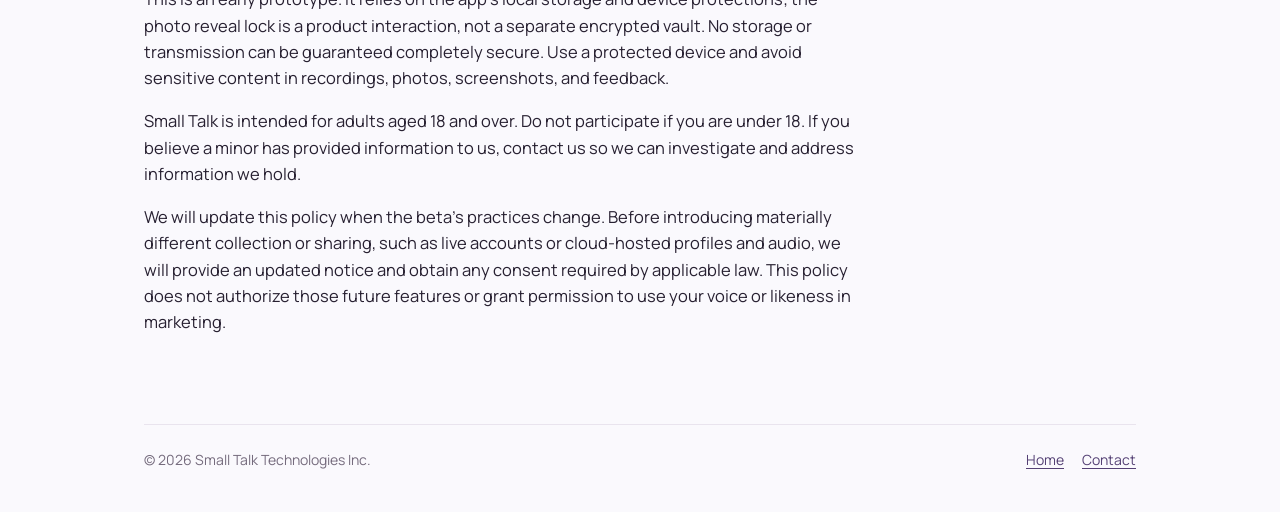
==== commit f2c0d735: "Privacy policy: build 8 city check and video reveal" ====
--- a/privacy.html
+++ b/privacy.html
@@ -19,26 +19,28 @@
   </header>
   <main class="doc">
     <h1>Prototype Beta Privacy Policy</h1>
-<p>Effective September 22, 2026; updated September 26, 2026 for build 7's demo phone and selfie checks. This policy covers the local TestFlight prototype, version 0.1.0, not the future live dating service.</p>
+<p>Effective September 22, 2026; updated September 26, 2026 for build 7's demo phone and selfie checks, and September 29, 2026 for build 8's city check and video reveal. This policy covers the local TestFlight prototype, version 0.1.0, not the future live dating service.</p>
 <h2>Who we are and what this policy covers</h2>
 <p>Small Talk Technologies Inc. ("Small Talk," "we," or "us") operates this beta. Contact us about privacy or deletion at <a href="mailto:team@thesmalltalkapp.com">team@thesmalltalkapp.com</a>.</p>
 <p>This beta lets invited adults test the Small Talk experience. It is a <b>single-device prototype</b>, not a live dating network: discovery profiles and partners are simulated, and testers cannot match, message, or call one another. Your microphone recordings and selected photos are real files, even though the conversations are simulated. Please use non-sensitive test content and only include people who have agreed to participate.</p>
 <h2>Information used on your device</h2>
 <p>The prototype saves information in the app's local storage so you can leave and resume testing. Depending on what you enter and use, this includes:</p>
-<ul><li>Your onboarding draft and profile: phone number, first name, birthday, chosen city, your gender, interests, prompts, and dating preferences, including preferred ages and who you want to hear. The phone number stays in the onboarding draft on this phone; it is not shown on your profile.</li><li>Optional profile details and filters, such as gender, pronouns, sexuality, ethnicity, religion, political views, relationship goals, family plans, lifestyle, hometown, languages, work, education, and height. Some of these details, and information in your recordings, may be sensitive. You can skip optional fields.</li><li>Photos you select and copies saved for the prototype, along with recordings of your introduction, prompt answers, and simulated-conversation voice notes. Earlier builds also saved a short demo voice check; build 7 deletes that recording the first time it opens.</li><li>A short video selfie (picture and sound) from your phone's front camera, for the demo selfie check. It is saved only in the app on this phone. It is not uploaded, analysed, compared with your photos, or shown to anyone, including your matches. You can retake or delete it on the selfie step.</li><li>Demo activity, including likes, matches, messages, listening and simulated-call progress, reveal choices, blocks, reports, and app preferences.</li><li>A local testing log of recent actions, timestamps, and related details. The app retains up to 500 product events and also writes events to diagnostic console output. It does not include a custom service that automatically uploads this local event log to us. Logs or screenshots you choose to share may contain personal information.</li></ul>
-<p>The demo phone check sends no text message: the six-digit code is made on your phone and shown on screen, and your number is not sent anywhere. These local records support onboarding, recording and playback, simulated discovery and conversations, saved progress, and troubleshooting. This build does not upload your local profile, phone number, selected photos, selfie video, or recordings to a Small Talk account server or share them with other testers. There is no live Small Talk account or cloud matching service in this prototype.</p>
+<ul><li>Your onboarding draft and profile: phone number, first name, birthday, chosen city, your gender, interests, prompts, and dating preferences, including preferred ages and who you want to hear. The phone number stays in the onboarding draft on this phone; it is not shown on your profile.</li><li>Optional profile details and filters, such as gender, pronouns, sexuality, ethnicity, religion, political views, relationship goals, family plans, lifestyle, hometown, languages, work, education, and height. Some of these details, and information in your recordings, may be sensitive. You can skip optional fields.</li><li>Photos you select and copies saved for the prototype, along with recordings of your introduction, prompt answers, and simulated-conversation voice notes. Earlier builds also saved a short demo voice check; build 7 deletes that recording the first time it opens.</li><li>If you share your location, the result of the city check: the nearest Small Talk city (or that none is nearby), whether it is your dating city, when it was checked, and any temporary travel switch. Never your coordinates. See <b>Location</b> below.</li><li>A short video selfie (picture and sound) from your phone's front camera, for the demo selfie check. It is saved only in the app on this phone. It is not uploaded, analysed, compared with your photos, or shown to anyone, including your matches. You can retake or delete it on the selfie step.</li><li>Demo activity, including likes, matches, messages, listening and simulated-call progress, reveal choices, blocks, reports, and app preferences.</li><li>A local testing log of recent actions, timestamps, and related details. The app retains up to 500 product events and also writes events to diagnostic console output. It does not include a custom service that automatically uploads this local event log to us. Logs or screenshots you choose to share may contain personal information.</li></ul>
+<p>The demo phone check sends no text message: the six-digit code is made on your phone and shown on screen, and your number is not sent anywhere. These local records support onboarding, recording and playback, simulated discovery and conversations, saved progress, and troubleshooting. This build does not upload your local profile, phone number, location, selected photos, selfie video, or recordings to a Small Talk account server or share them with other testers. There is no live Small Talk account or cloud matching service in this prototype.</p>
+<h2>Location</h2>
+<ul><li><b>The app asks for your location while you use it.</b> On Discover, a card asks whether you will share your location, and says the city is checked again now and then while location stays on. If you agree, your phone asks for access while the app is in use only, never in the background, and the app reads your position at low accuracy (about a kilometre). While access stays on, it checks again at most every 12 hours, when you open Discover or come back to it.</li><li><b>It is used on your phone to check which Small Talk city you are in,</b> so the people you hear are nearby. The app compares your position with the centre of each Small Talk city. If you are in another Small Talk city, you can switch to it for up to 7 days; your chosen city stays saved.</li><li><b>Only the city is kept, on the phone.</b> The app keeps the nearest Small Talk city (or that none is nearby), whether it is your dating city, when it was checked, and any travel switch. Your coordinates are never stored, logged, or sent to us or anyone else. The local testing log notes that a check happened, whether you were in your city, and any travel city, never a position. Your phone's own location services work under Apple's or Google's settings and policies.</li><li><b>You can decline and still use the beta.</b> Choose Not now, or turn location off in your phone's settings, and you keep hearing people in the city you chose. Start over and Delete the local demo remove the check and any travel switch.</li></ul>
 <h2>Information involved in distribution, updates, and feedback</h2>
 <p>The beta is not entirely offline:</p>
 <ul><li><b>Apple TestFlight:</b> Apple automatically collects and shares crash and usage information with us while you test. Tester information can include your name and invitation email, device identifiers and model, OS/build details, and sessions. Comments and screenshots are also shared if you submit feedback. We use TestFlight information only to improve the app, subject to Apple's restrictions on use and onward sharing. See <a href="https://www.apple.com/legal/privacy/data/en/test-flight/">TestFlight &amp; Privacy</a>.</li><li><b>Expo updates:</b> The app checks Expo's EAS Update service for app updates. Requests involve an IP address, an Expo-generated installation identifier, platform/runtime and update information, and potentially update-failure diagnostics. These requests do not intentionally include your Small Talk profile, photos, or audio. See <a href="https://expo.dev/privacy">Expo's privacy policy</a>.</li><li><b>Direct contact:</b> If you email us or provide feedback directly, we receive your contact details and whatever you choose to send. We use that information to coordinate testing, answer requests, investigate issues, and improve the prototype. Email is also processed by the email service used to deliver and store the correspondence. Please do not send passwords, identity documents, or other unnecessary sensitive information.</li><li><b>This policy page:</b> Opening the policy website involves the hosting service processing technical request information, such as your IP address, to deliver the page. We have not added advertising, analytics scripts, forms, or tracking cookies to the page.</li></ul>
 <p>Your operating system and services you enable, such as photo synchronization or device backups, may separately process information under their own settings and policies. Local app data may be included in a device backup. Deleting data inside Small Talk does not delete those separate copies.</p>
 <h2>Permissions and features that are not connected</h2>
-<p>Microphone access is used when you record. Photo access lets you choose images for your local profile. Camera access is used only when you record the video selfie. You can decline or revoke permissions in your device settings; the associated features will not work without the necessary access. Revoking a permission does not itself delete files already saved in the app.</p>
+<p>Microphone access is used when you record. Photo access lets you choose images for your local profile. Camera access is used when you record the video selfie, and for a video reveal when you and a match both choose one: your front camera shows only on your own screen, and nothing from it is recorded, saved, or sent. Location access, while you use the app, is used only for the city check described under <b>Location</b>. You can decline or revoke permissions in your device settings; the associated features will not work without the necessary access. Revoking a permission does not itself delete files already saved in the app.</p>
 <p>Simulated calls also use the microphone to animate the voice-level display. This creates a temporary local recording; no call audio is transmitted to another person, and it is not saved as a conversation note. The updated beta discards this temporary recording when metering ends and removes leftover recorder-cache files when the microphone is first initialized in an app session or the demo is reset. Earlier builds, including <b>0.1.0 (2)</b>, can leave temporary audio after an interruption or backgrounding and do not clear that cache through the in-app deletion controls. If you are using an earlier build, update before further testing or delete the app to remove its local app container. Separate backups require their own controls; a storage failure can prevent cleanup and should be reported.</p>
-<p>You select a city manually; this beta does not request precise GPS location or your contacts. Apple/Google sign-in, text-message or phone-number verification, face matching or liveness checks, live identity or age verification, biometric identification, live calls, remote moderation, push delivery, and billing are not connected. Demo verification screens are not proof of anyone's age or identity. Reports inside the prototype are local simulations, not messages to a moderation team; email us for an actual beta concern.</p>
+<p>You choose your dating city yourself; the city check only confirms it, at low accuracy. This beta does not request background location or your contacts. Apple/Google sign-in, text-message or phone-number verification, face matching or liveness checks, live identity or age verification, biometric identification, live calls, remote moderation, push delivery, and billing are not connected. Demo verification screens are not proof of anyone's age or identity. Reports inside the prototype are local simulations, not messages to a moderation team; email us for an actual beta concern.</p>
 <p>The app has no advertising or cross-app advertising-tracking integration. It does not upload recordings to an AI conversation or model-training service. Placeholder speech is generated using the device's speech functionality.</p>
 <h2>Retention and your controls</h2>
 <p>Local profile, media, and demo records stay in the app until you remove them, reset the relevant data, or delete the app. The local product-event log replaces its oldest entries when its 500-event limit is reached; it has no automatic age-based expiry.</p>
-<ul><li><b>Delete the local demo:</b> In Settings, open <b>Privacy &amp; local data → Delete the local demo</b>, then confirm deletion. This resets the app's profile and demo records, including the phone number, removes its saved photo, recording and selfie video files, and clears its local product-event history. If cleanup reports an error, retry to finish it. Continuing to use the app can create new records.</li><li><b>Clear testing history only:</b> In Settings → Privacy &amp; local data, select <b>Local testing history</b> and confirm. This leaves your profile and media in place.</li><li><b>Start over:</b> The Profile screen's Start over button resets the demo and removes its saved profile, phone number, recordings, photos, and selfie video, but <b>does not clear the separate local product-event history</b> in this build. Use the controls above if you also want that history removed.</li><li><b>Pause or hide:</b> Pausing discovery or hiding a profile field does not delete the underlying information.</li><li><b>Leave the beta:</b> You can stop testing in TestFlight and delete the app. Merely offloading the app, stopping TestFlight participation, or letting a build expire is not the same as deleting app data.</li></ul>
+<ul><li><b>Delete the local demo:</b> In Settings, open <b>Privacy &amp; local data → Delete the local demo</b>, then confirm deletion. This resets the app's profile and demo records, including the phone number and the city check, removes its saved photo, recording and selfie video files, and clears its local product-event history. If cleanup reports an error, retry to finish it. Continuing to use the app can create new records.</li><li><b>Clear testing history only:</b> In Settings → Privacy &amp; local data, select <b>Local testing history</b> and confirm. This leaves your profile and media in place.</li><li><b>Start over:</b> The Profile screen's Start over button resets the demo and removes its saved profile, phone number, city check, recordings, photos, and selfie video, but <b>does not clear the separate local product-event history</b> in this build. Use the controls above if you also want that history removed.</li><li><b>Pause or hide:</b> Pausing discovery or hiding a profile field does not delete the underlying information.</li><li><b>Leave the beta:</b> You can stop testing in TestFlight and delete the app. Merely offloading the app, stopping TestFlight participation, or letting a build expire is not the same as deleting app data.</li></ul>
 <p>Deleting the app's photo copies does not remove the originals from your photo library. These controls do not erase feedback already sent to us, operating-system diagnostic logs, or backups and records held by Apple, Expo, or your other service providers.</p>
 <p>We retain feedback and correspondence we receive only as long as reasonably necessary to run this beta, investigate issues, respond to requests, and meet applicable legal obligations. Provider-held records follow the relevant provider's retention practices. You can ask us to access, correct, or delete information we hold by emailing <a href="mailto:team@thesmalltalkapp.com">team@thesmalltalkapp.com</a>. Rights and exceptions depend on applicable law. We may need to verify a request using information reasonably necessary for that purpose; please do not send identity documents unless a secure process has been agreed. We cannot remotely access or erase records held only on your phone, but can help you use the local controls.</p>
 <h2>Security, adults-only testing, and changes</h2>
--- a/site.css
+++ b/site.css
@@ -57,6 +57,9 @@
 footer.site{border-top:1px solid var(--border);padding-block:24px 40px;display:flex;flex-wrap:wrap;gap:8px 20px;justify-content:space-between;color:var(--muted);font-size:14px}
 footer.site nav{display:flex;gap:18px}
 
+.hero-min{grid-template-columns:1fr !important;gap:28px;padding-block:64px 88px;max-width:760px}
+.bars-min{height:56px;max-width:360px}
+
 /* Privacy */
 .doc{max-width:72ch;padding-block:24px 72px}
 .doc h1{font-family:var(--display);font-variation-settings:var(--fraunces-axes);font-weight:600;font-size:clamp(32px,5vw,46px);line-height:1.1;letter-spacing:-.008em;margin:8px 0 12px;text-wrap:balance}
